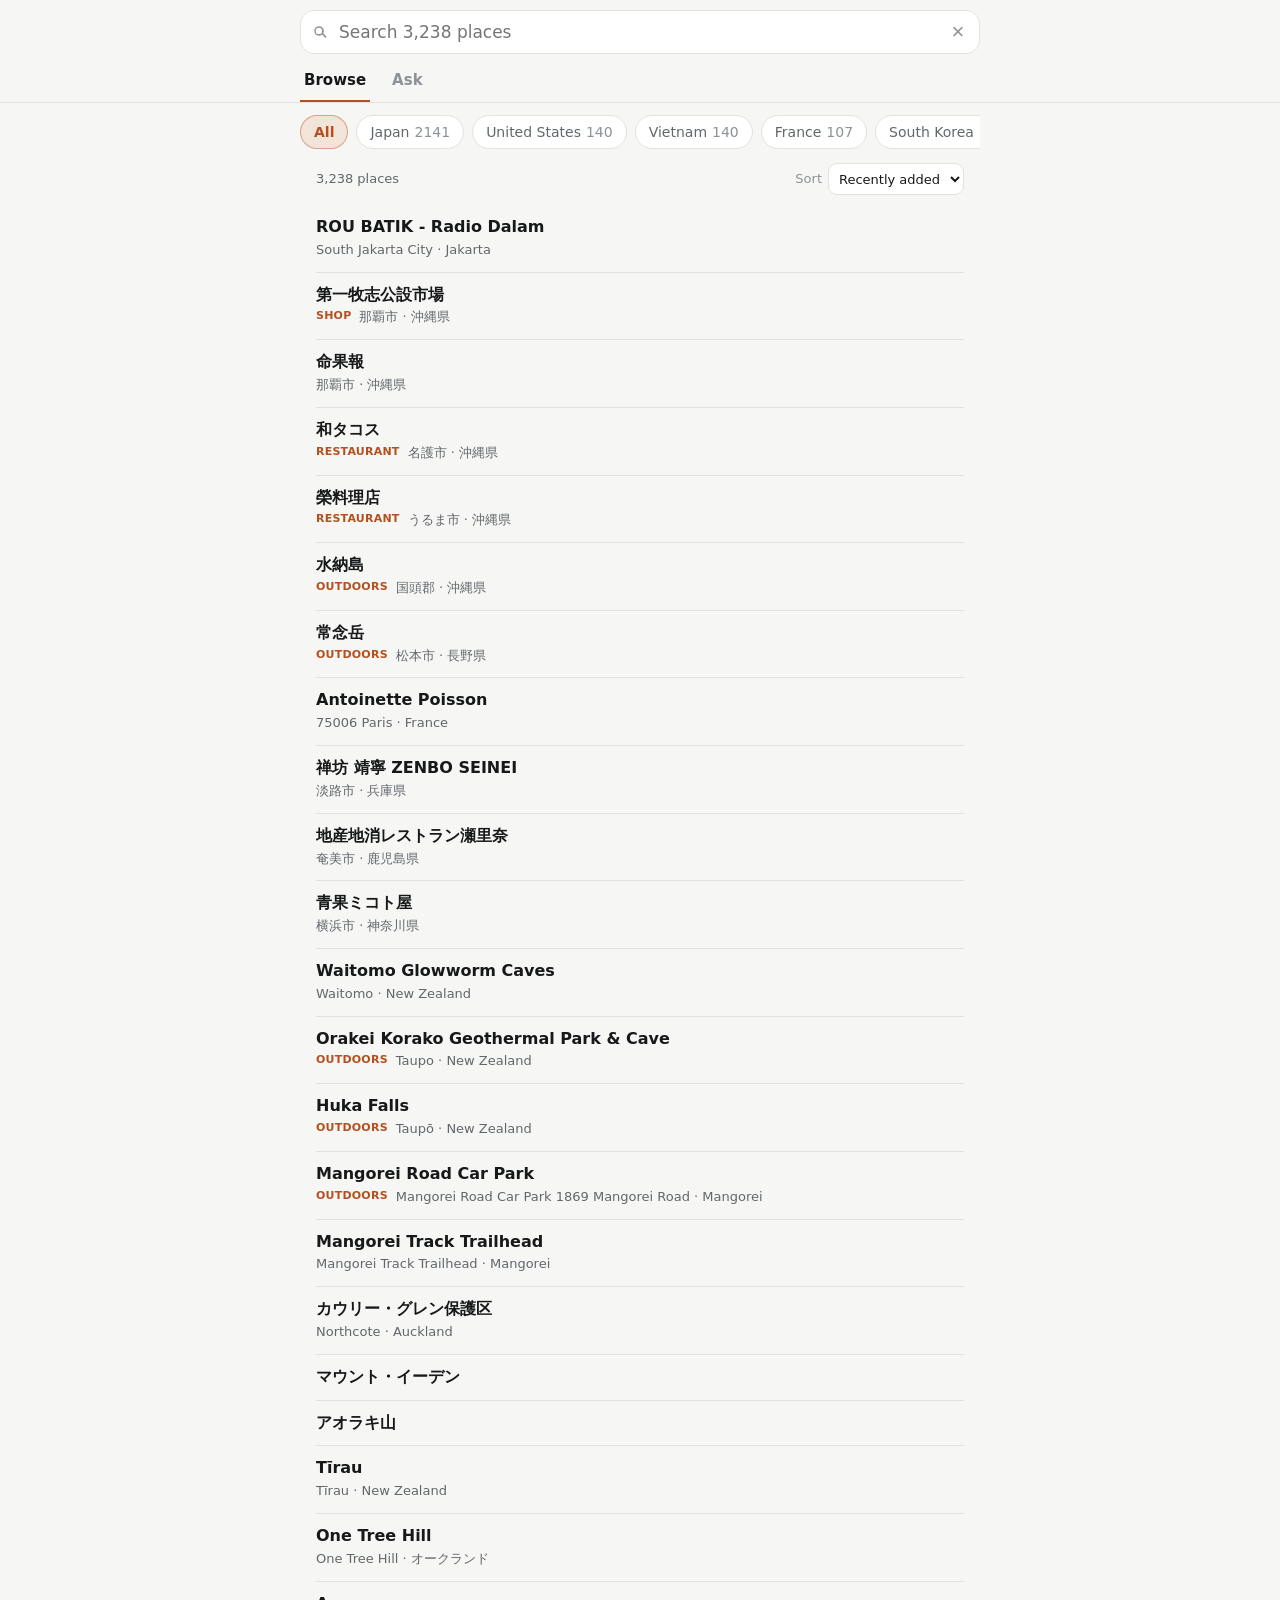
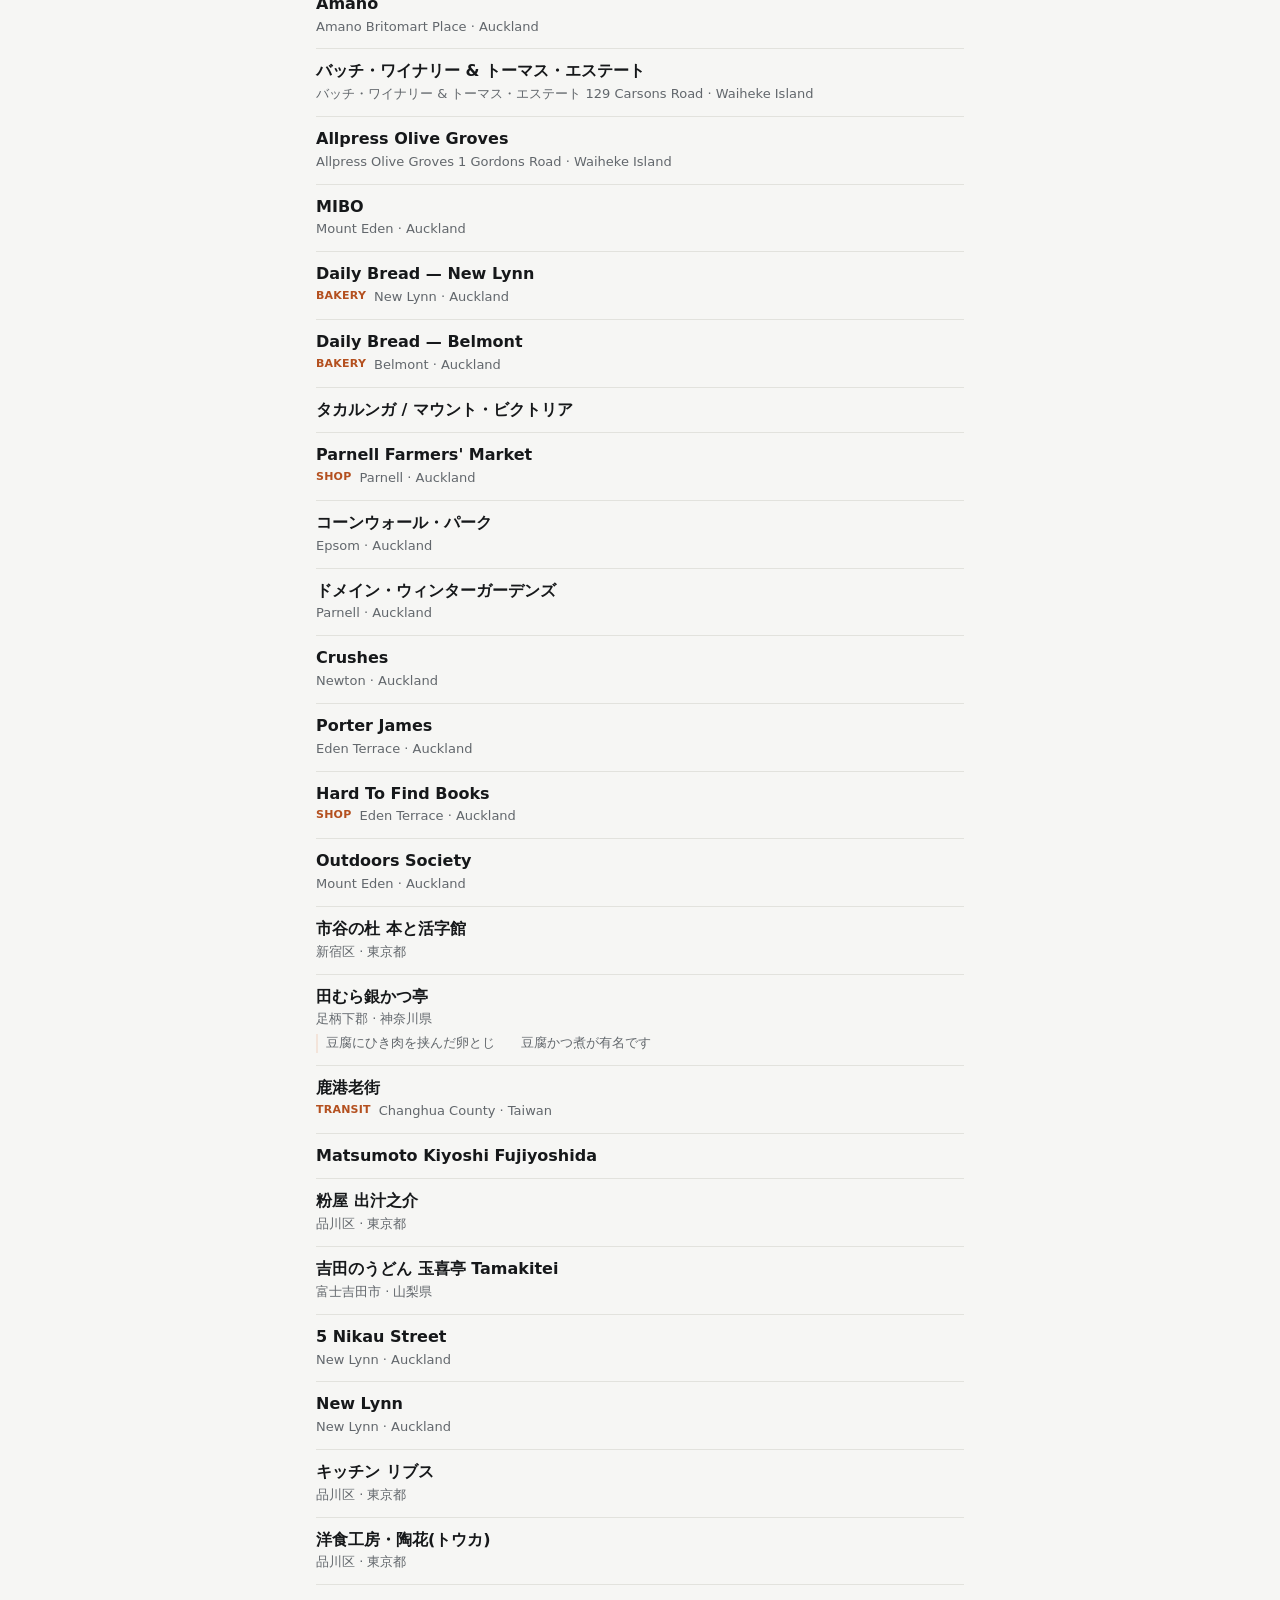
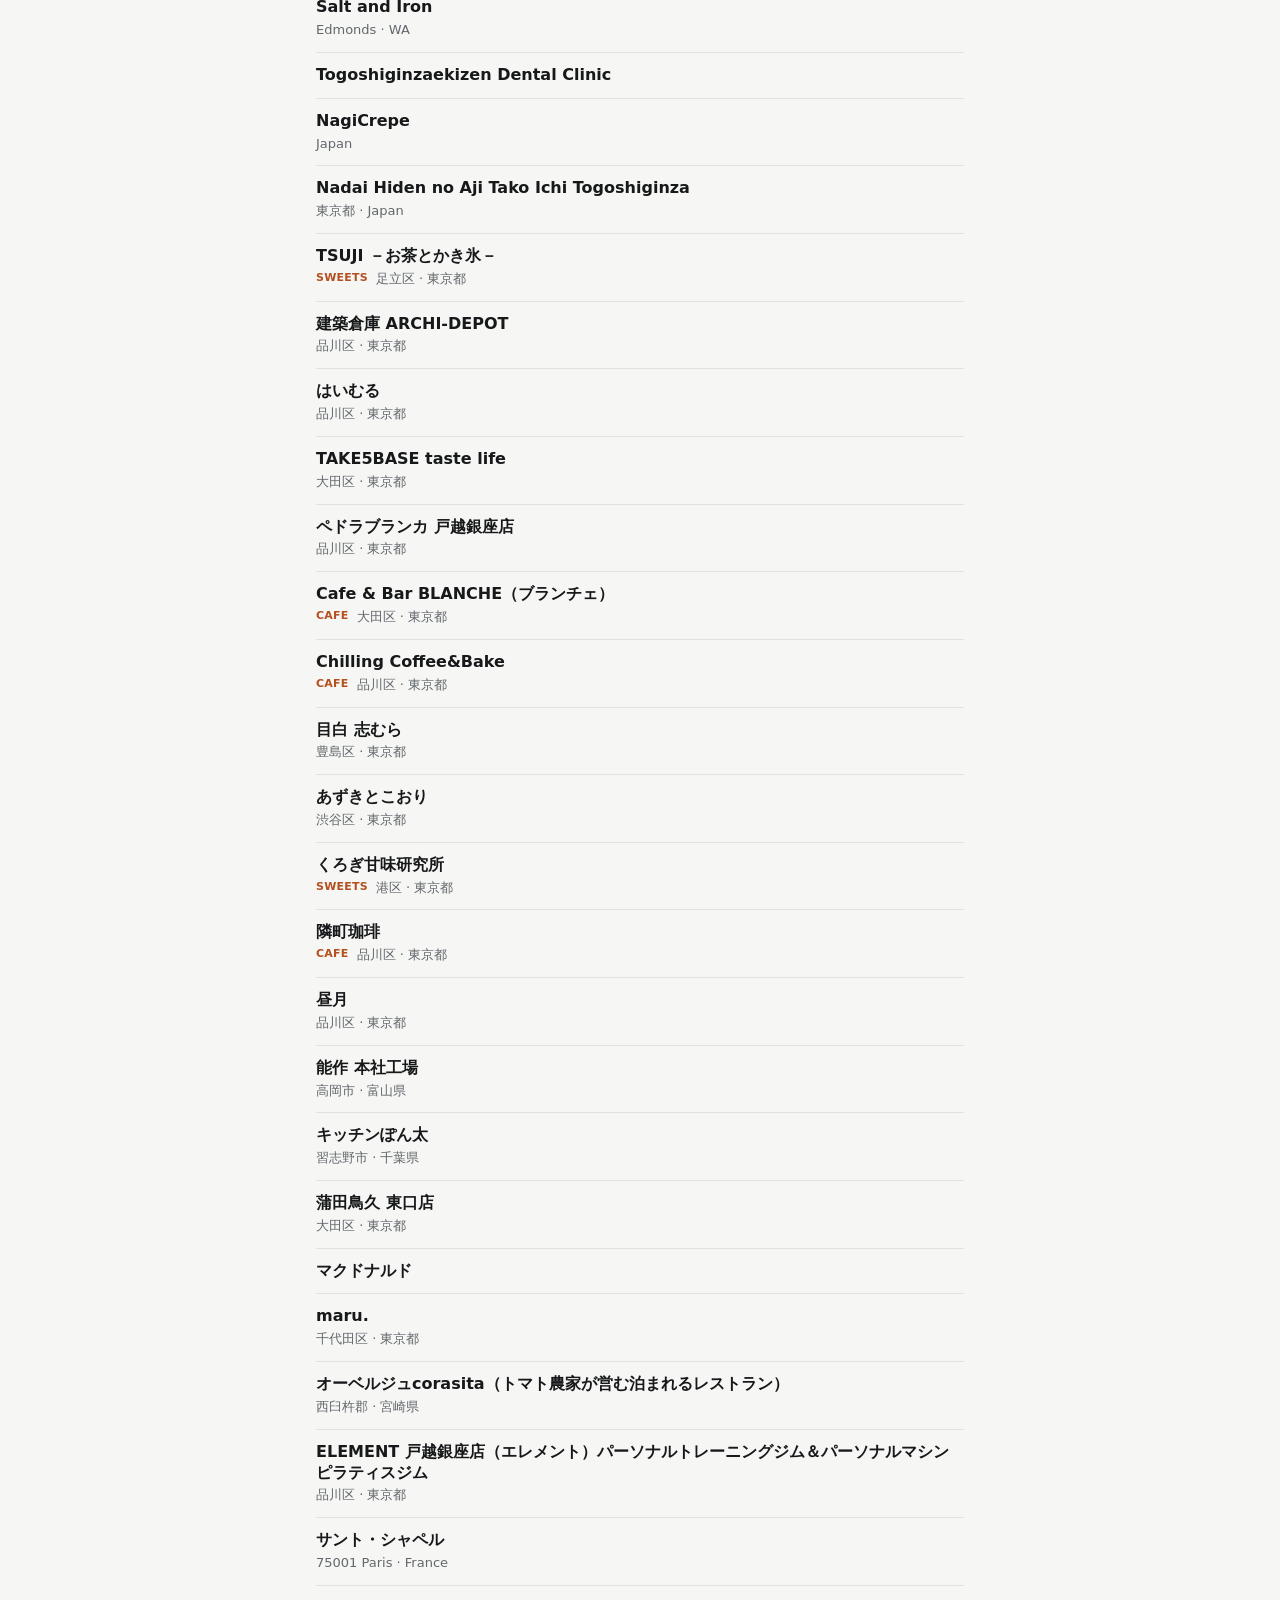
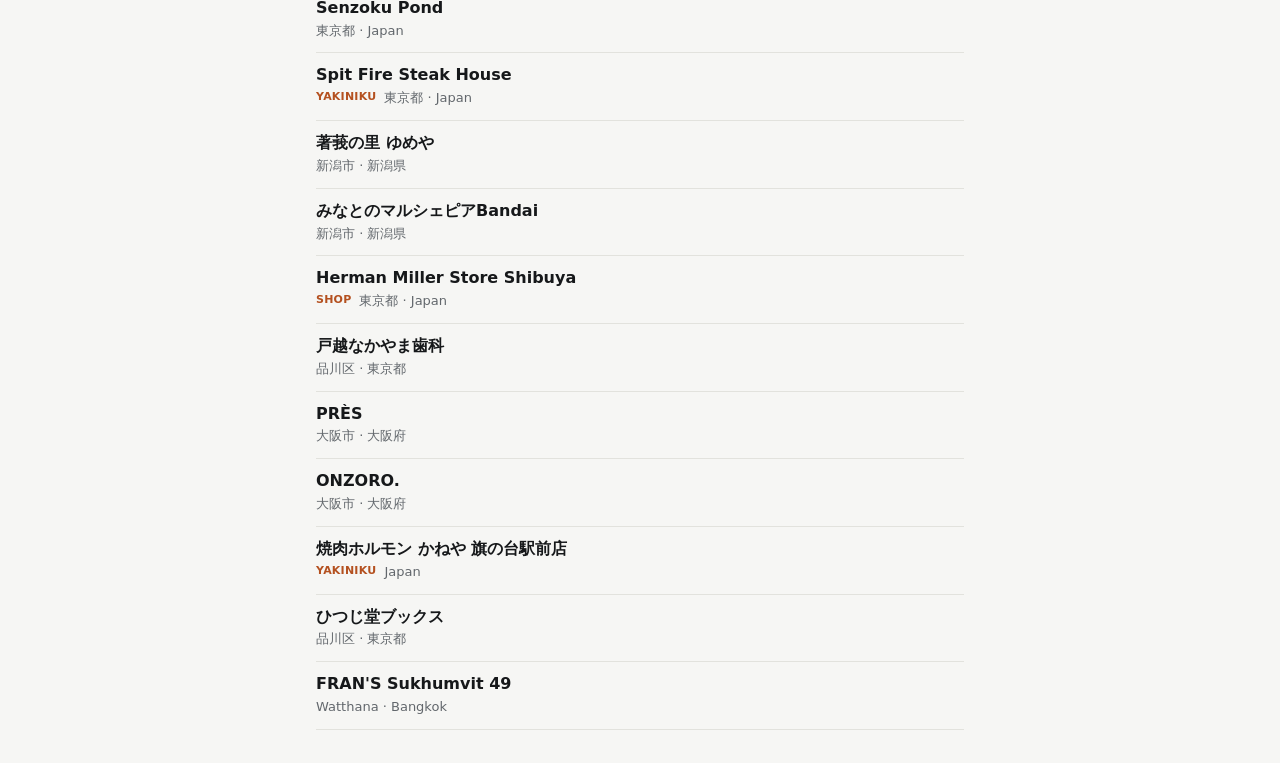
==== index.html @ eeaf5267 "Add static mobile web app for searching the saved-places list - data/places.json: all 3,238 places f" ====
<!DOCTYPE html>
<html lang="en">
<head>
<meta charset="utf-8">
<title>Places</title>
<meta name="viewport" content="width=device-width, initial-scale=1, viewport-fit=cover">
<meta name="color-scheme" content="light dark">
<meta name="theme-color" content="#111417">
<meta name="apple-mobile-web-app-capable" content="yes">
<meta name="apple-mobile-web-app-title" content="Places">
<meta name="description" content="Search and browse a saved-places list.">
<link rel="stylesheet" href="app.css">
</head>
<body>

<header class="bar">
  <div class="search">
    <svg class="search__icon" viewBox="0 0 24 24" aria-hidden="true"><path d="M10 4a6 6 0 104 10.5l4.3 4.3 1.4-1.4-4.3-4.3A6 6 0 0010 4zm0 2a4 4 0 110 8 4 4 0 010-8z"/></svg>
    <input id="q" type="search" inputmode="search" enterkeyhint="search"
           autocomplete="off" autocapitalize="off" spellcheck="false"
           placeholder="Search 3,238 places" aria-label="Search places">
    <button id="clear" class="search__clear" type="button" aria-label="Clear search" hidden>&times;</button>
  </div>
  <nav class="tabs" role="tablist" aria-label="Views">
    <button class="tab is-on" role="tab" aria-selected="true"  data-view="list">Browse</button>
    <button class="tab"       role="tab" aria-selected="false" data-view="ask">Ask</button>
  </nav>
</header>

<main>
  <section id="view-list" class="view is-on">
    <div class="filters" id="filters"></div>
    <div class="statusline">
      <span id="count" aria-live="polite">Loading&hellip;</span>
      <label class="sort">
        <span class="sort__label">Sort</span>
        <select id="sort" aria-label="Sort results">
          <option value="recent">Recently added</option>
          <option value="oldest">Oldest first</option>
          <option value="name">Name A–Z</option>
          <option value="near">Nearest me</option>
          <option value="random">Shuffle</option>
        </select>
      </label>
    </div>
    <ul id="results" class="results"></ul>
    <div id="sentinel" class="sentinel" aria-hidden="true"></div>
    <p id="empty" class="empty" hidden>No matches. Try a shorter search, or clear the filters.</p>
  </section>

  <section id="view-ask" class="view">
    <div class="ask">
      <p class="ask__hint" id="askScope">Ask about your places in plain language.</p>
      <div class="ask__row">
        <textarea id="askInput" rows="2" placeholder="Where should I get coffee in Shibuya?"
                  aria-label="Your question"></textarea>
        <button id="askGo" class="btn" type="button">Ask</button>
      </div>
      <div class="ask__examples" id="askExamples"></div>
      <div id="askOut" class="ask__out" aria-live="polite"></div>
      <details class="keybox" id="keybox">
        <summary>API key</summary>
        <p class="keybox__note">
          Answers come from Claude. Your key is stored only in this browser's
          <code>localStorage</code> and is sent directly to <code>api.anthropic.com</code>.
          Because this page is public, use a key you can rotate.
        </p>
        <div class="ask__row">
          <input id="key" type="password" placeholder="sk-ant-…" autocomplete="off"
                 spellcheck="false" aria-label="Anthropic API key">
          <button id="keySave" class="btn btn--ghost" type="button">Save</button>
        </div>
        <p class="keybox__note" id="keyState"></p>
      </details>
    </div>
  </section>
</main>

<div id="sheet" class="sheet" hidden>
  <div class="sheet__backdrop" data-close></div>
  <div class="sheet__panel" role="dialog" aria-modal="true" aria-labelledby="sheetName">
    <button class="sheet__grab" type="button" data-close aria-label="Close"></button>
    <h2 id="sheetName"></h2>
    <p id="sheetMeta" class="sheet__meta"></p>
    <p id="sheetNote" class="sheet__note" hidden></p>
    <p id="sheetAddr" class="sheet__addr"></p>
    <div class="sheet__actions">
      <a id="sheetMap" class="btn" target="_blank" rel="noopener">Open in Maps</a>
      <button id="sheetCopy" class="btn btn--ghost" type="button">Copy address</button>
    </div>
  </div>
</div>

<script src="app.js" type="module"></script>
</body>
</html>
---- app.css ----
/* Mobile-first. Tuned for iPhone 16 (393pt wide) and up. */

*, *::before, *::after { box-sizing: border-box; }

:root {
  --bg: #f6f6f4;
  --surface: #fff;
  --line: #e2e2dd;
  --ink: #16181a;
  --ink-dim: #62676c;
  --ink-faint: #8d9297;
  --accent: #b4501f;
  --accent-soft: #f3e4da;
  --radius: 14px;
  --tap: 44px;
  --pad: 16px;
  --bar-h: 104px;
  --safe-t: env(safe-area-inset-top, 0px);
  --safe-b: env(safe-area-inset-bottom, 0px);
  --font: -apple-system, BlinkMacSystemFont, "Hiragino Sans", "Noto Sans JP", system-ui, sans-serif;
}

@media (prefers-color-scheme: dark) {
  :root {
    --bg: #111417;
    --surface: #1b1f23;
    --line: #2b3137;
    --ink: #eceef0;
    --ink-dim: #a2a9b0;
    --ink-faint: #767d84;
    --accent: #e8895b;
    --accent-soft: #33221a;
  }
}

html { -webkit-text-size-adjust: 100%; }

body {
  margin: 0;
  font: 16px/1.45 var(--font);
  color: var(--ink);
  background: var(--bg);
  /* Fills the visual viewport on iOS without fighting the dynamic toolbar. */
  min-height: 100dvh;
  overscroll-behavior-y: none;
  -webkit-font-smoothing: antialiased;
}

/* ---------- top bar ---------- */

.bar {
  position: sticky;
  top: 0;
  z-index: 20;
  padding: calc(var(--safe-t) + 10px) var(--pad) 0;
  background: color-mix(in srgb, var(--bg) 88%, transparent);
  backdrop-filter: saturate(180%) blur(14px);
  -webkit-backdrop-filter: saturate(180%) blur(14px);
  border-bottom: 1px solid var(--line);
}

.search { position: relative; display: flex; align-items: center; }

.search__icon {
  position: absolute; left: 11px; width: 19px; height: 19px;
  fill: var(--ink-faint); pointer-events: none;
}

.search input {
  width: 100%;
  min-height: var(--tap);
  padding: 0 40px 0 38px;
  font: inherit;
  font-size: 17px; /* >=16px so iOS Safari does not zoom on focus */
  color: var(--ink);
  background: var(--surface);
  border: 1px solid var(--line);
  border-radius: var(--radius);
  -webkit-appearance: none;
  appearance: none;
}
.search input:focus-visible { outline: 2px solid var(--accent); outline-offset: 1px; }
.search input::-webkit-search-cancel-button { display: none; }

.search__clear {
  position: absolute; right: 4px;
  width: 36px; height: 36px;
  display: grid; place-items: center;
  font-size: 22px; line-height: 1;
  color: var(--ink-faint);
  background: none; border: 0; border-radius: 50%;
  cursor: pointer;
}

.tabs { display: flex; gap: 4px; margin-top: 8px; }

.tab {
  flex: 0 0 auto;
  min-height: 40px;
  padding: 0 4px;
  margin-right: 14px;
  font: inherit; font-size: 15px; font-weight: 600;
  color: var(--ink-faint);
  background: none; border: 0;
  border-bottom: 2px solid transparent;
  cursor: pointer;
}
.tab.is-on { color: var(--ink); border-bottom-color: var(--accent); }

/* ---------- views ---------- */

.view { display: none; padding-bottom: calc(var(--safe-b) + 32px); }
.view.is-on { display: block; }

/* ---------- filters ---------- */

.filters {
  display: flex;
  gap: 8px;
  overflow-x: auto;
  scrollbar-width: none;
  padding: 12px var(--pad);
  scroll-snap-type: x proximity;
  -webkit-overflow-scrolling: touch;
}
.filters::-webkit-scrollbar { display: none; }

.chip {
  flex: 0 0 auto;
  scroll-snap-align: start;
  min-height: 34px;
  padding: 0 13px;
  font: inherit; font-size: 14px; white-space: nowrap;
  color: var(--ink-dim);
  background: var(--surface);
  border: 1px solid var(--line);
  border-radius: 999px;
  cursor: pointer;
}
.chip[aria-pressed="true"] {
  color: var(--accent);
  background: var(--accent-soft);
  border-color: color-mix(in srgb, var(--accent) 45%, transparent);
  font-weight: 600;
}
.chip__n { color: var(--ink-faint); font-weight: 400; margin-left: 5px; }

/* ---------- status + sort ---------- */

.statusline {
  display: flex; align-items: center; justify-content: space-between; gap: 12px;
  padding: 2px var(--pad) 10px;
  font-size: 13px; color: var(--ink-dim);
}
.sort { display: flex; align-items: center; gap: 6px; }
.sort__label { color: var(--ink-faint); }
.sort select {
  font: inherit; font-size: 13px;
  color: var(--ink);
  background: var(--surface);
  border: 1px solid var(--line);
  border-radius: 9px;
  min-height: 32px;
  padding: 0 6px;
}

/* ---------- results ---------- */

.results { list-style: none; margin: 0; padding: 0 var(--pad); }

.card {
  display: block;
  width: 100%;
  text-align: left;
  padding: 12px 0;
  background: none;
  border: 0;
  border-bottom: 1px solid var(--line);
  font: inherit;
  color: inherit;
  cursor: pointer;
}
.card:active { background: color-mix(in srgb, var(--accent) 6%, transparent); }

.card__name {
  font-size: 16px; font-weight: 600; line-height: 1.3;
  /* Long Japanese names must wrap rather than widen the page. */
  overflow-wrap: anywhere;
}
.card__name mark {
  background: color-mix(in srgb, var(--accent) 26%, transparent);
  color: inherit; border-radius: 3px; padding: 0 1px;
}
.card__sub {
  margin-top: 3px;
  font-size: 13px; color: var(--ink-dim);
  display: flex; flex-wrap: wrap; gap: 4px 8px;
}
.card__note {
  margin-top: 5px;
  font-size: 13px; color: var(--ink-dim);
  border-left: 2px solid var(--accent-soft);
  padding-left: 8px;
  overflow-wrap: anywhere;
}
.tag {
  font-size: 11px; font-weight: 600; letter-spacing: .02em;
  text-transform: uppercase;
  color: var(--accent);
}

.sentinel { height: 1px; }

.empty { padding: 40px var(--pad); text-align: center; color: var(--ink-dim); }

/* ---------- ask ---------- */

.ask { padding: 14px var(--pad); }
.ask__hint { margin: 0 0 10px; font-size: 14px; color: var(--ink-dim); }
.ask__row { display: flex; gap: 8px; align-items: flex-start; }

.ask textarea, .ask input {
  flex: 1 1 auto; min-width: 0;
  font: inherit; font-size: 16px;
  color: var(--ink);
  background: var(--surface);
  border: 1px solid var(--line);
  border-radius: var(--radius);
  padding: 10px 12px;
  resize: vertical;
  -webkit-appearance: none;
  appearance: none;
}

.btn {
  flex: 0 0 auto;
  min-height: var(--tap);
  padding: 0 16px;
  display: inline-grid; place-items: center;
  font: inherit; font-size: 15px; font-weight: 600;
  text-decoration: none;
  color: #fff;
  background: var(--accent);
  border: 1px solid transparent;
  border-radius: var(--radius);
  cursor: pointer;
}
.btn--ghost { color: var(--ink); background: var(--surface); border-color: var(--line); }
.btn[disabled] { opacity: .5; cursor: default; }

.ask__examples { display: flex; flex-wrap: wrap; gap: 7px; margin-top: 10px; }
.ask__examples .chip { font-size: 13px; }

.ask__out {
  margin-top: 16px;
  font-size: 15px;
  white-space: pre-wrap;
  overflow-wrap: anywhere;
}
.ask__out .err { color: #c0392b; }
@media (prefers-color-scheme: dark) { .ask__out .err { color: #ff8a75; } }
.ask__out .cited {
  margin-top: 14px; padding-top: 10px;
  border-top: 1px solid var(--line);
  font-size: 13px; color: var(--ink-dim);
}

.keybox { margin-top: 22px; font-size: 13px; color: var(--ink-dim); }
.keybox summary { min-height: var(--tap); display: flex; align-items: center; cursor: pointer; }
.keybox__note { margin: 6px 0 10px; line-height: 1.5; }
.keybox code { font-size: 12px; }

/* ---------- detail sheet ---------- */

.sheet { position: fixed; inset: 0; z-index: 40; }
.sheet__backdrop { position: absolute; inset: 0; background: rgba(0,0,0,.4); }

.sheet__panel {
  position: absolute; left: 0; right: 0; bottom: 0;
  max-height: 82dvh; overflow-y: auto;
  padding: 6px var(--pad) calc(var(--safe-b) + 20px);
  background: var(--surface);
  border-radius: 18px 18px 0 0;
  animation: rise .18s ease-out;
}
@keyframes rise { from { transform: translateY(14px); opacity: .6; } }
@media (prefers-reduced-motion: reduce) { .sheet__panel { animation: none; } }

.sheet__grab {
  display: block; width: 40px; height: 5px; margin: 6px auto 12px;
  padding: 0; border: 0; border-radius: 99px;
  background: var(--line); cursor: pointer;
}
.sheet__panel h2 { margin: 0; font-size: 20px; line-height: 1.25; overflow-wrap: anywhere; }
.sheet__meta { margin: 6px 0 0; font-size: 13px; color: var(--ink-dim); }
.sheet__note {
  margin: 12px 0 0; padding-left: 10px;
  border-left: 2px solid var(--accent-soft);
  font-size: 15px; overflow-wrap: anywhere;
}
.sheet__addr { margin: 12px 0 0; font-size: 14px; color: var(--ink-dim); overflow-wrap: anywhere; }
.sheet__actions { display: flex; gap: 8px; margin-top: 18px; }
.sheet__actions .btn { flex: 1 1 auto; }

/* Wider screens: keep the column readable instead of stretching it. */
@media (min-width: 620px) {
  .bar > *, .view { max-width: 680px; margin-inline: auto; }
  .sheet__panel {
    max-width: 560px; margin-inline: auto;
    bottom: 24px; left: 16px; right: 16px;
    border-radius: 18px;
  }
}
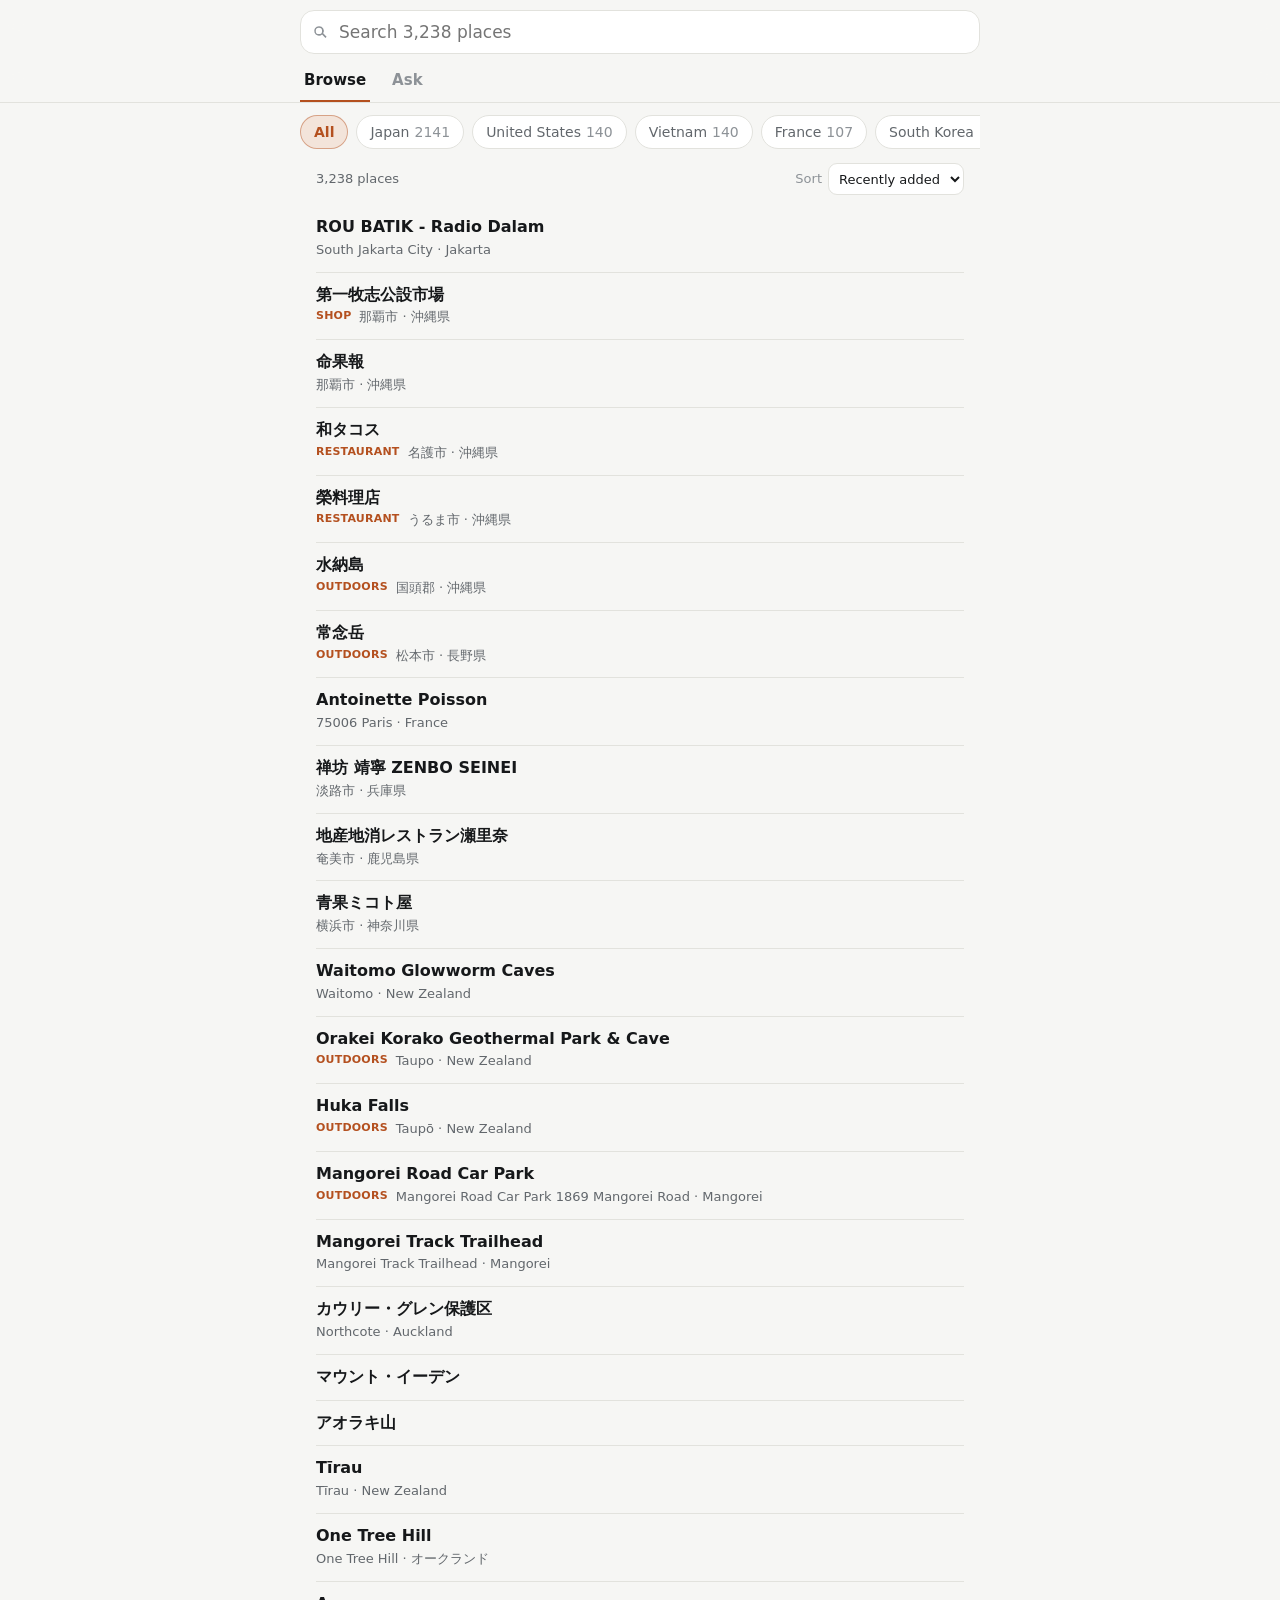
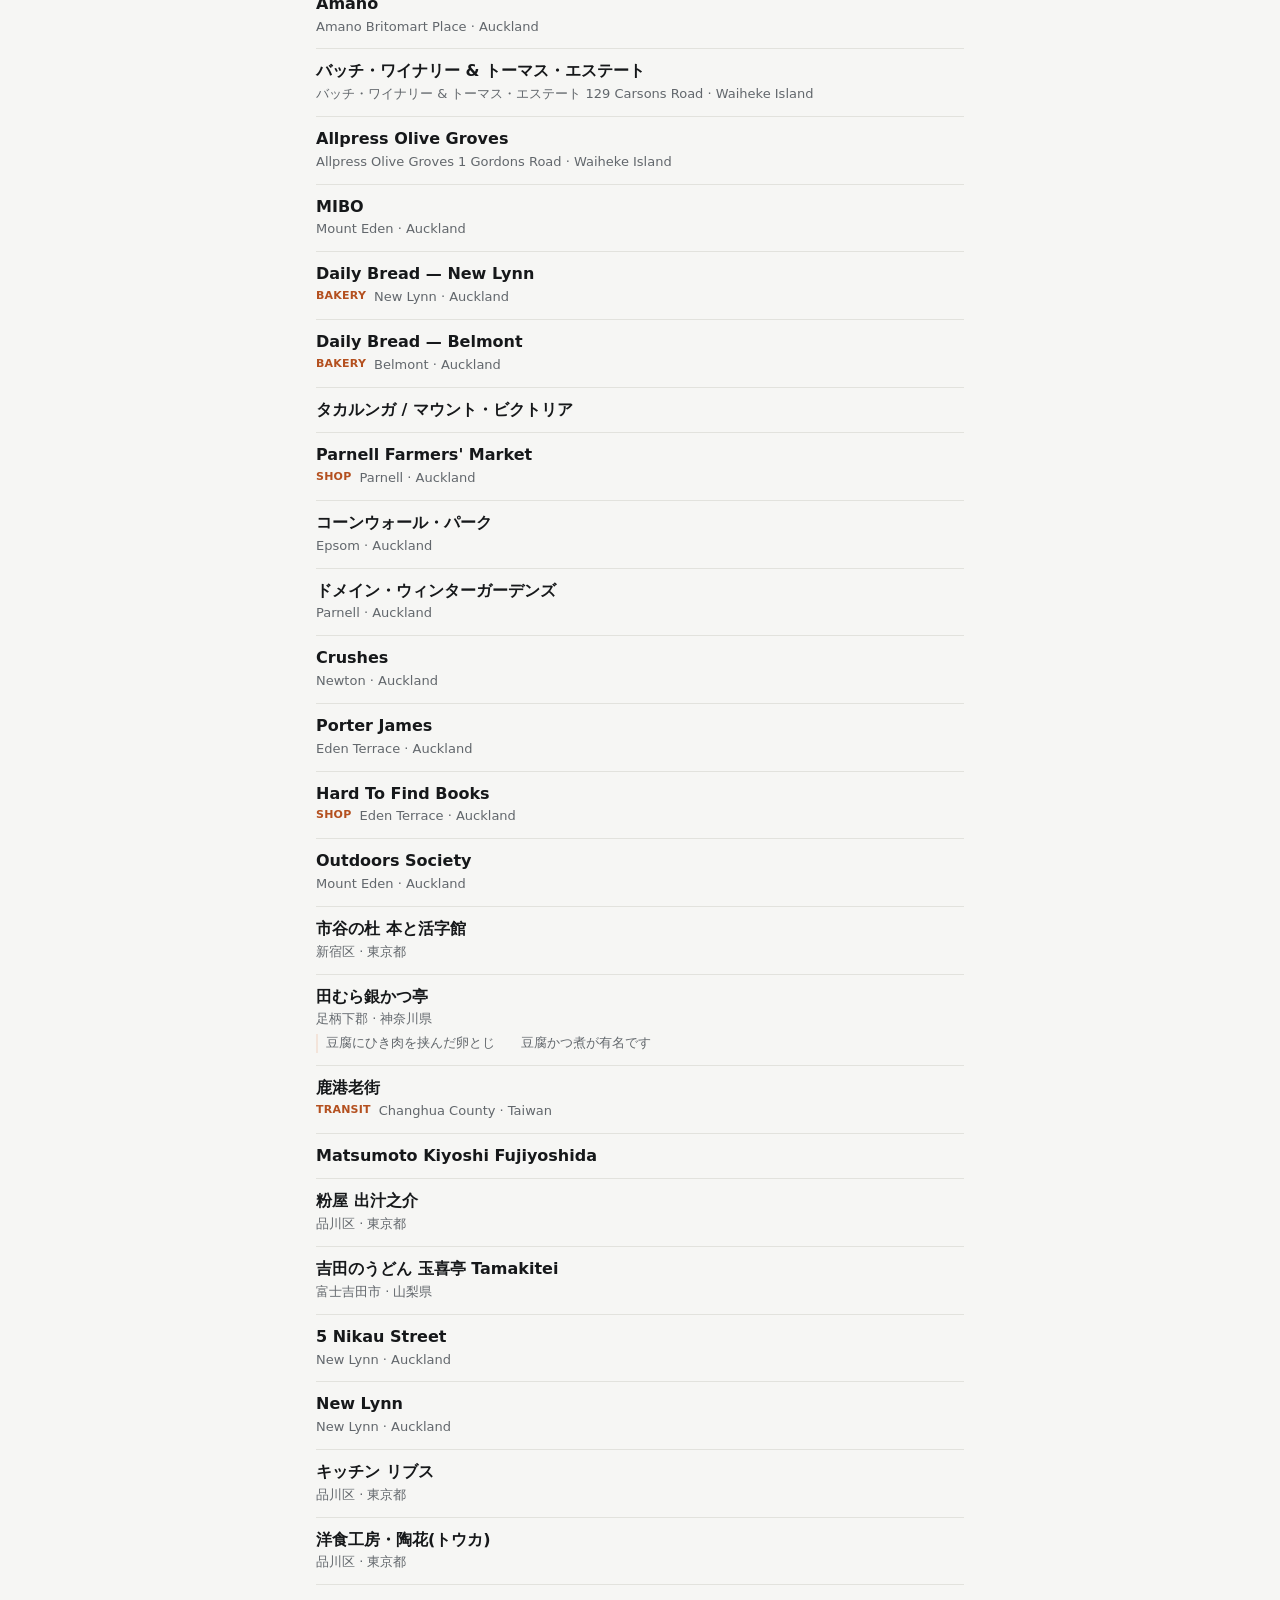
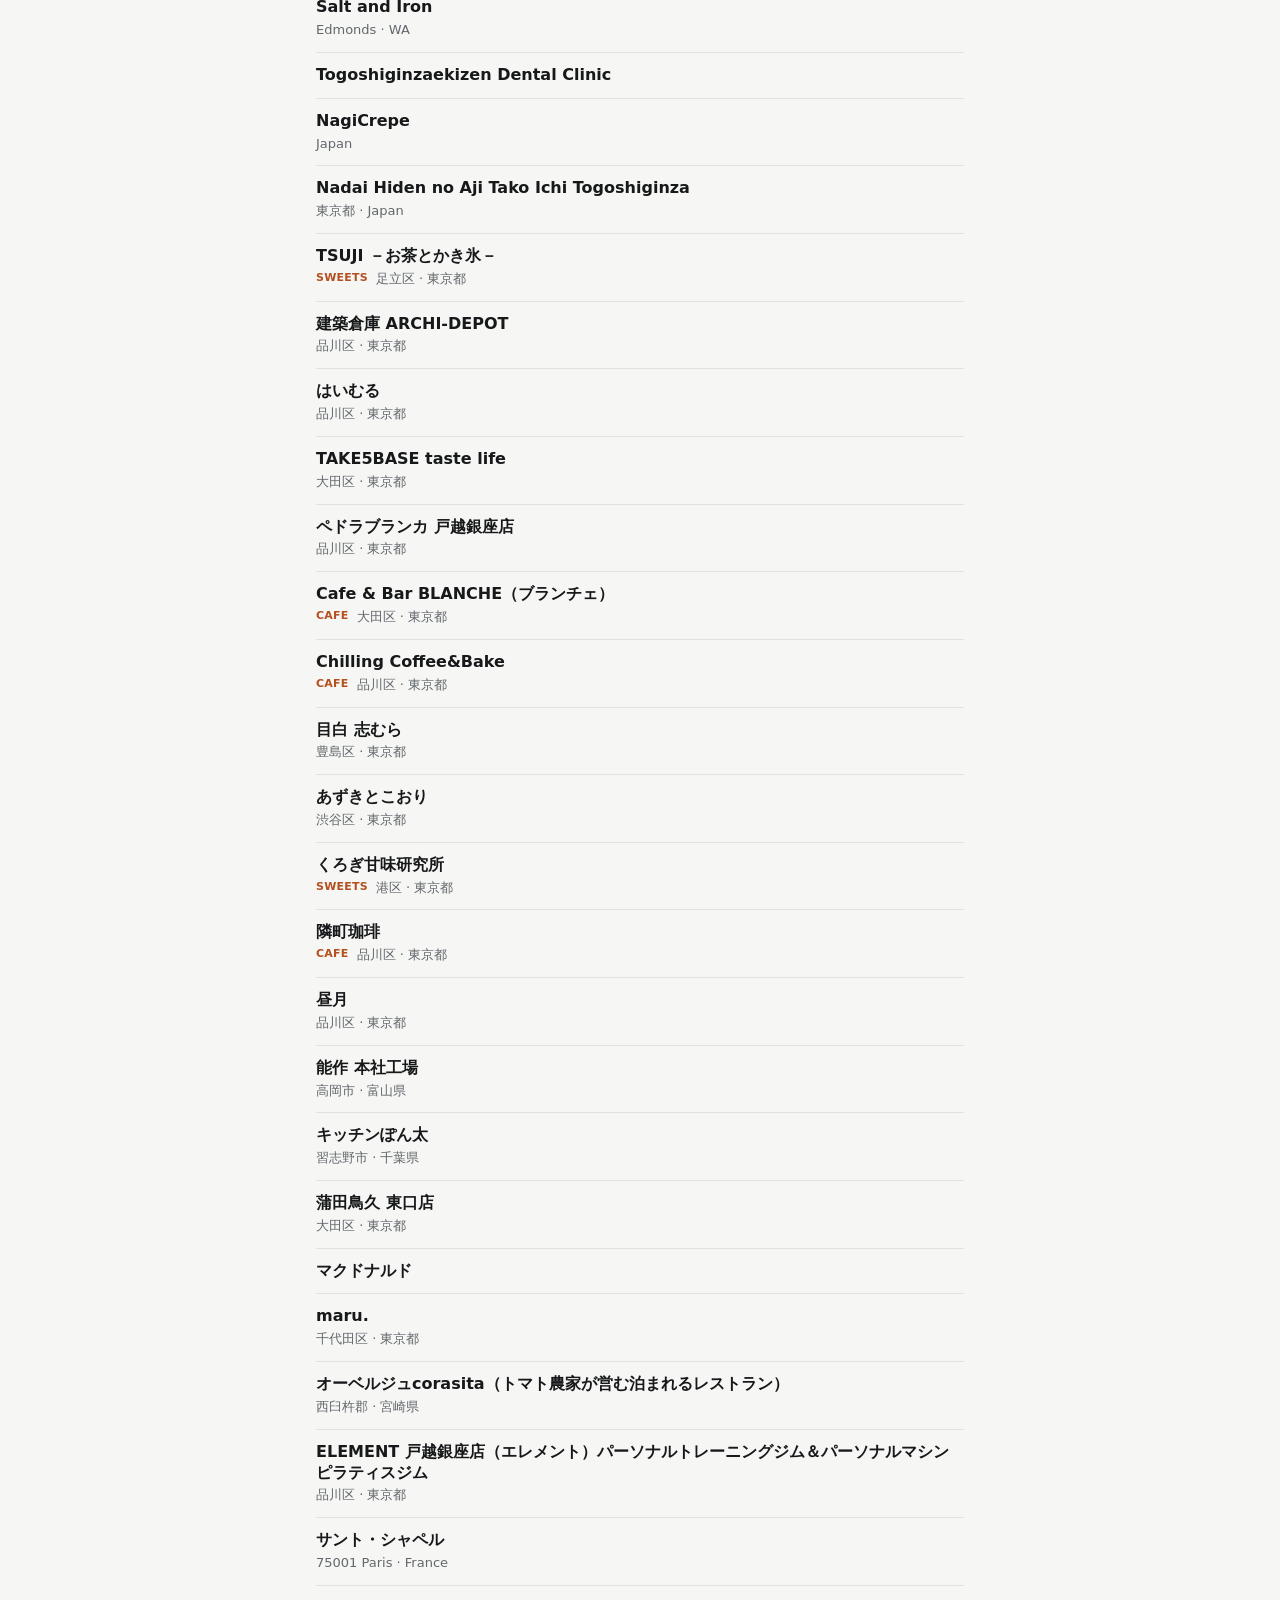
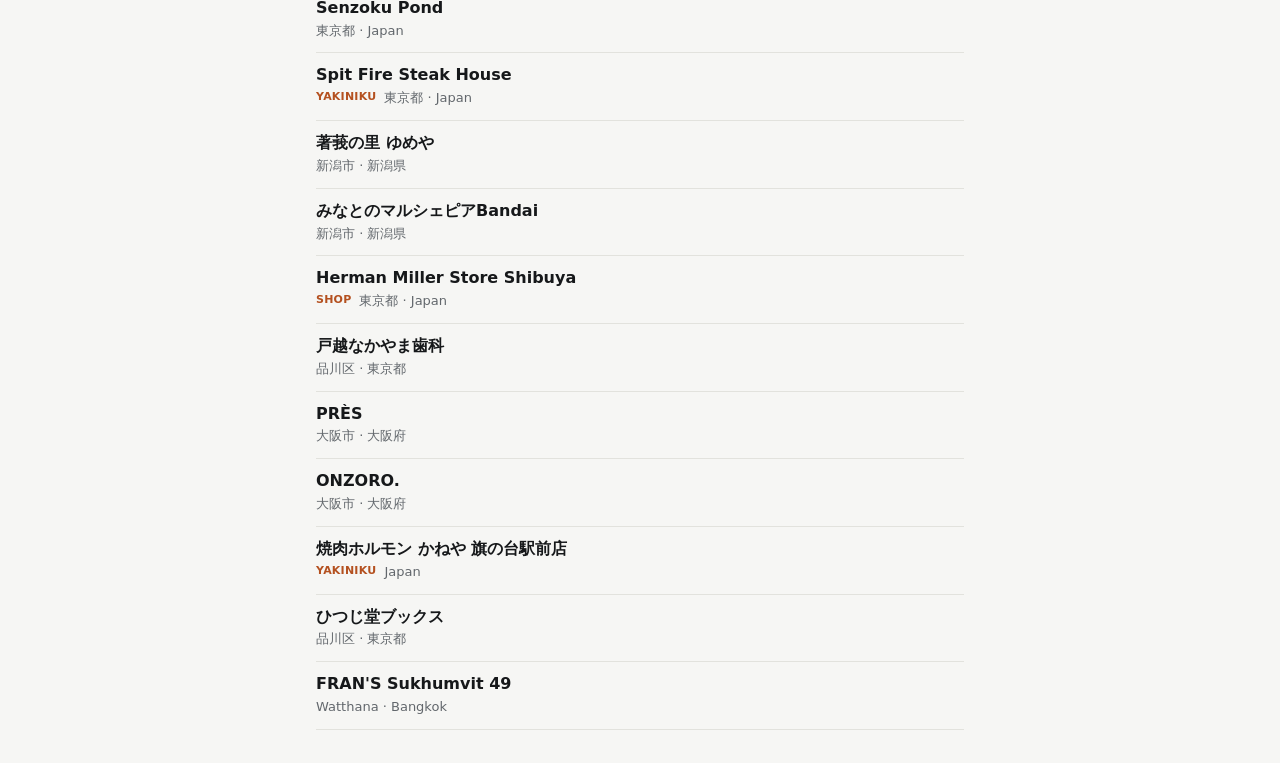
==== commit 6f011917: "Add Gemini as an Ask provider, with timeouts and error surfacing - One key field; provider inferred " ====
--- a/index.html
+++ b/index.html
@@ -61,13 +61,15 @@
       <details class="keybox" id="keybox">
         <summary>API key</summary>
         <p class="keybox__note">
-          Answers come from Claude. Your key is stored only in this browser's
-          <code>localStorage</code> and is sent directly to <code>api.anthropic.com</code>.
-          Because this page is public, use a key you can rotate.
+          Paste a <strong>Gemini</strong> key (from Google AI Studio) or an
+          <strong>Anthropic</strong> key — the provider is detected from the key
+          itself. It is stored only in this browser's <code>localStorage</code>
+          and sent straight to the provider. It is never committed to the repo,
+          but this page is public, so use a key you can rotate.
         </p>
         <div class="ask__row">
-          <input id="key" type="password" placeholder="sk-ant-…" autocomplete="off"
-                 spellcheck="false" aria-label="Anthropic API key">
+          <input id="key" type="password" placeholder="AIza… or sk-ant-…" autocomplete="off"
+                 spellcheck="false" aria-label="API key">
           <button id="keySave" class="btn btn--ghost" type="button">Save</button>
         </div>
         <p class="keybox__note" id="keyState"></p>
--- a/app.css
+++ b/app.css
@@ -1,6 +1,10 @@
 /* Mobile-first. Tuned for iPhone 16 (393pt wide) and up. */
 
 *, *::before, *::after { box-sizing: border-box; }
+
+/* Author `display` declarations outrank the UA sheet's `[hidden]` rule, so
+   toggling the `hidden` attribute needs this to actually hide anything. */
+[hidden] { display: none !important; }
 
 :root {
   --bg: #f6f6f4;
@@ -292,7 +296,11 @@
   background: var(--line); cursor: pointer;
 }
 .sheet__panel h2 { margin: 0; font-size: 20px; line-height: 1.25; overflow-wrap: anywhere; }
-.sheet__meta { margin: 6px 0 0; font-size: 13px; color: var(--ink-dim); }
+.sheet__meta {
+  margin: 6px 0 0;
+  font-size: 13px; color: var(--ink-dim);
+  white-space: pre-line; /* the "added by" line is joined with \n */
+}
 .sheet__note {
   margin: 12px 0 0; padding-left: 10px;
   border-left: 2px solid var(--accent-soft);
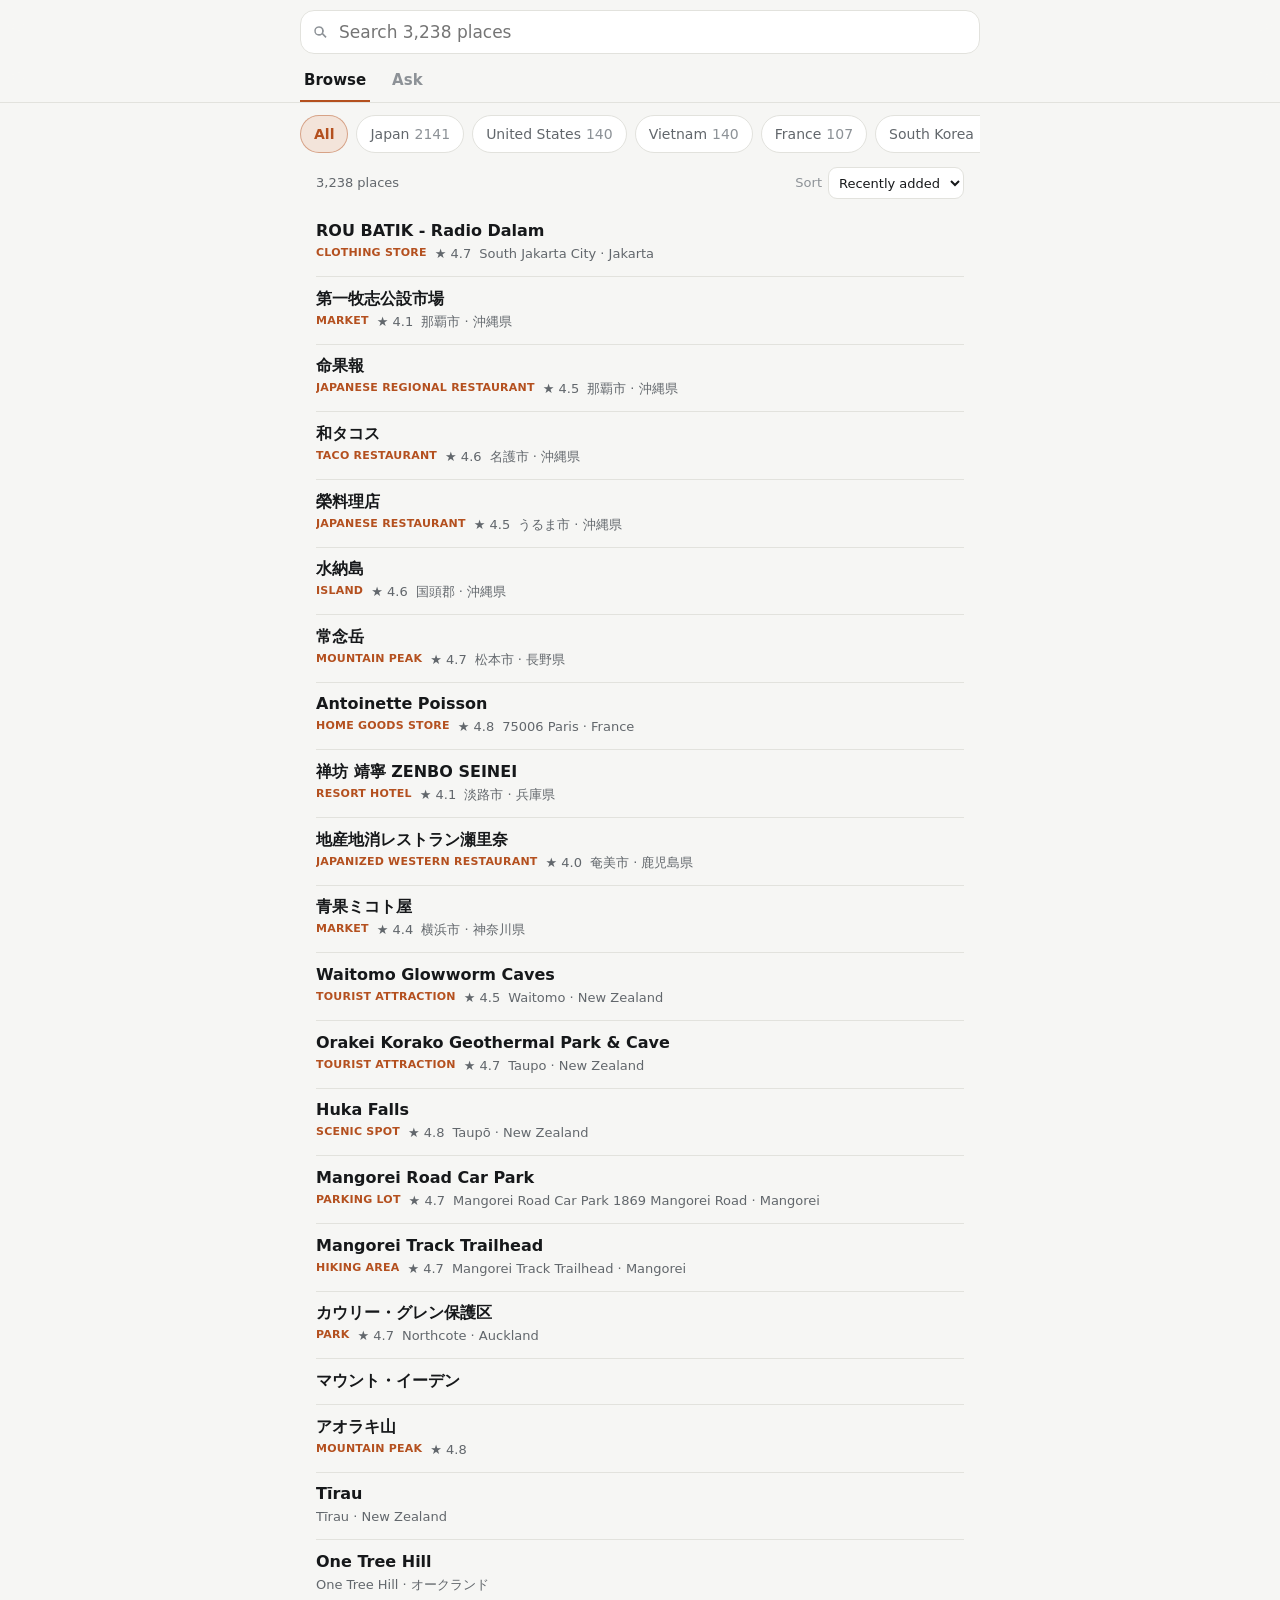
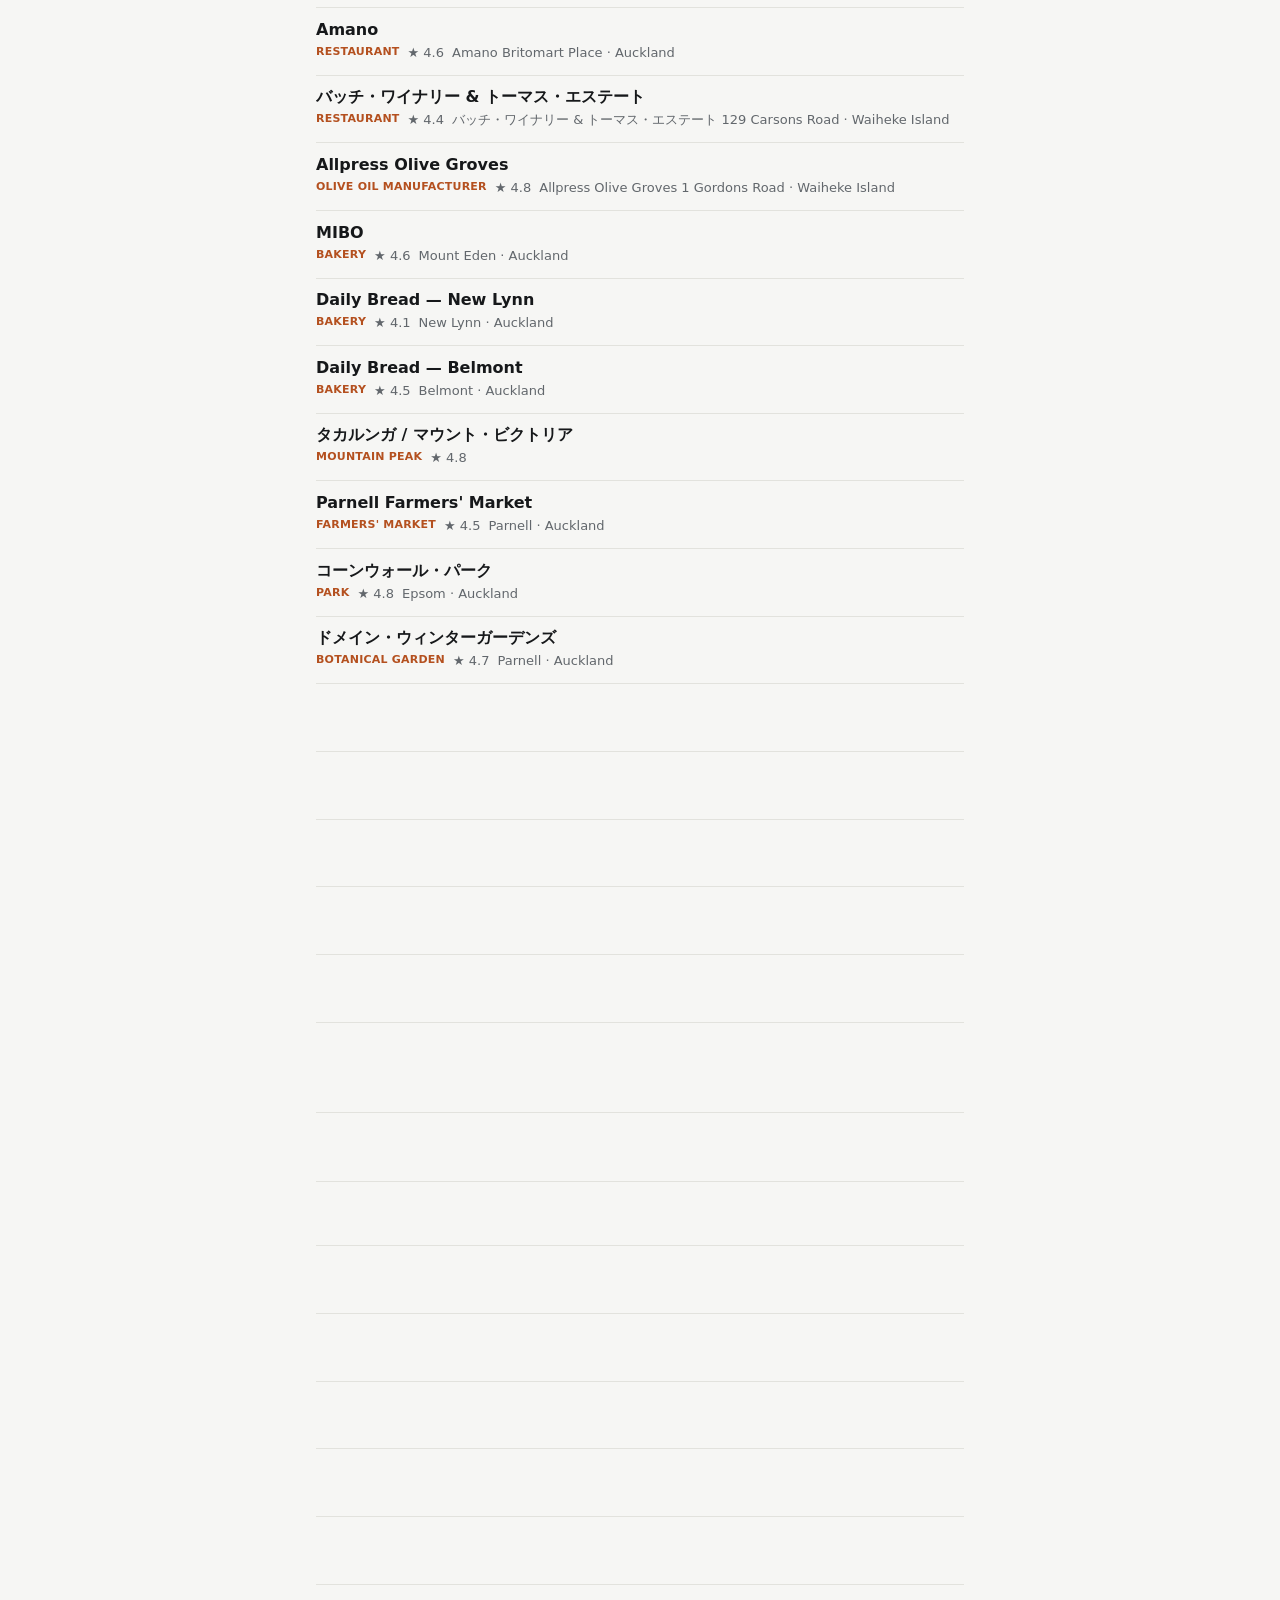
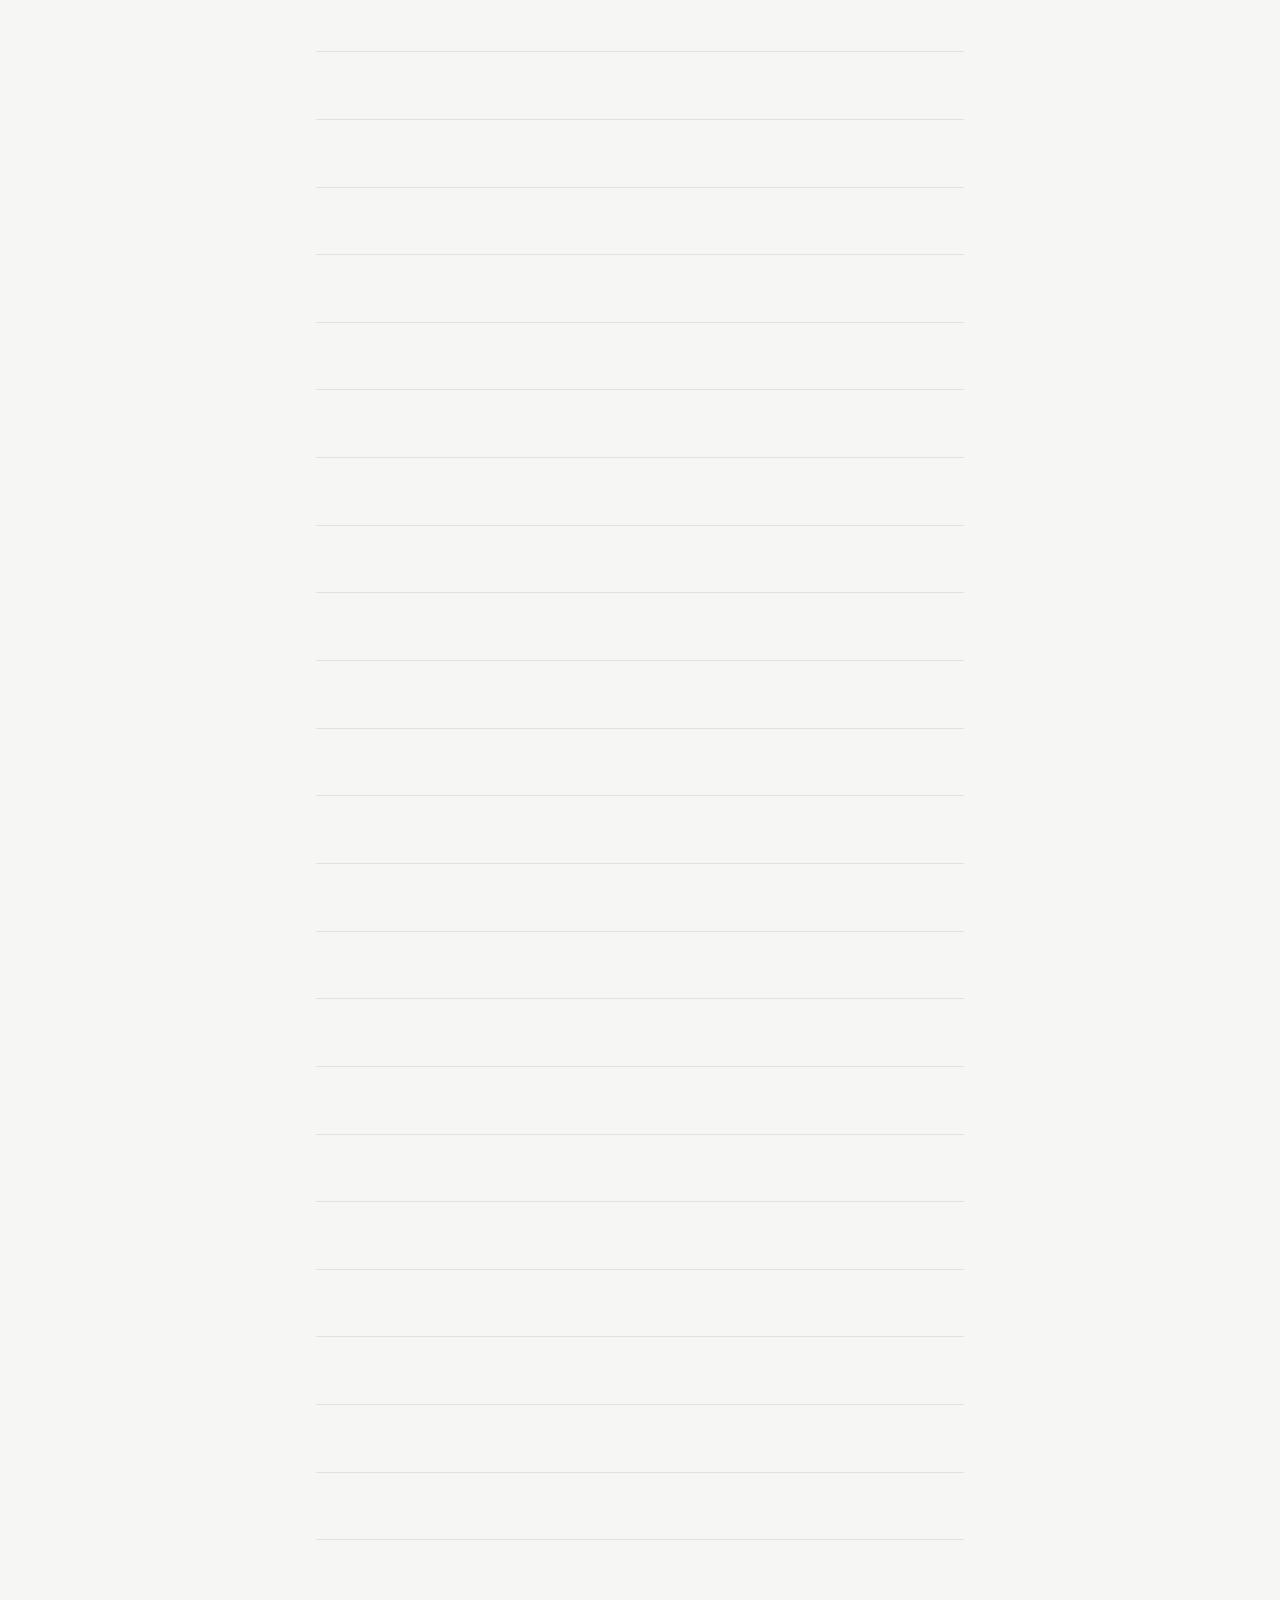
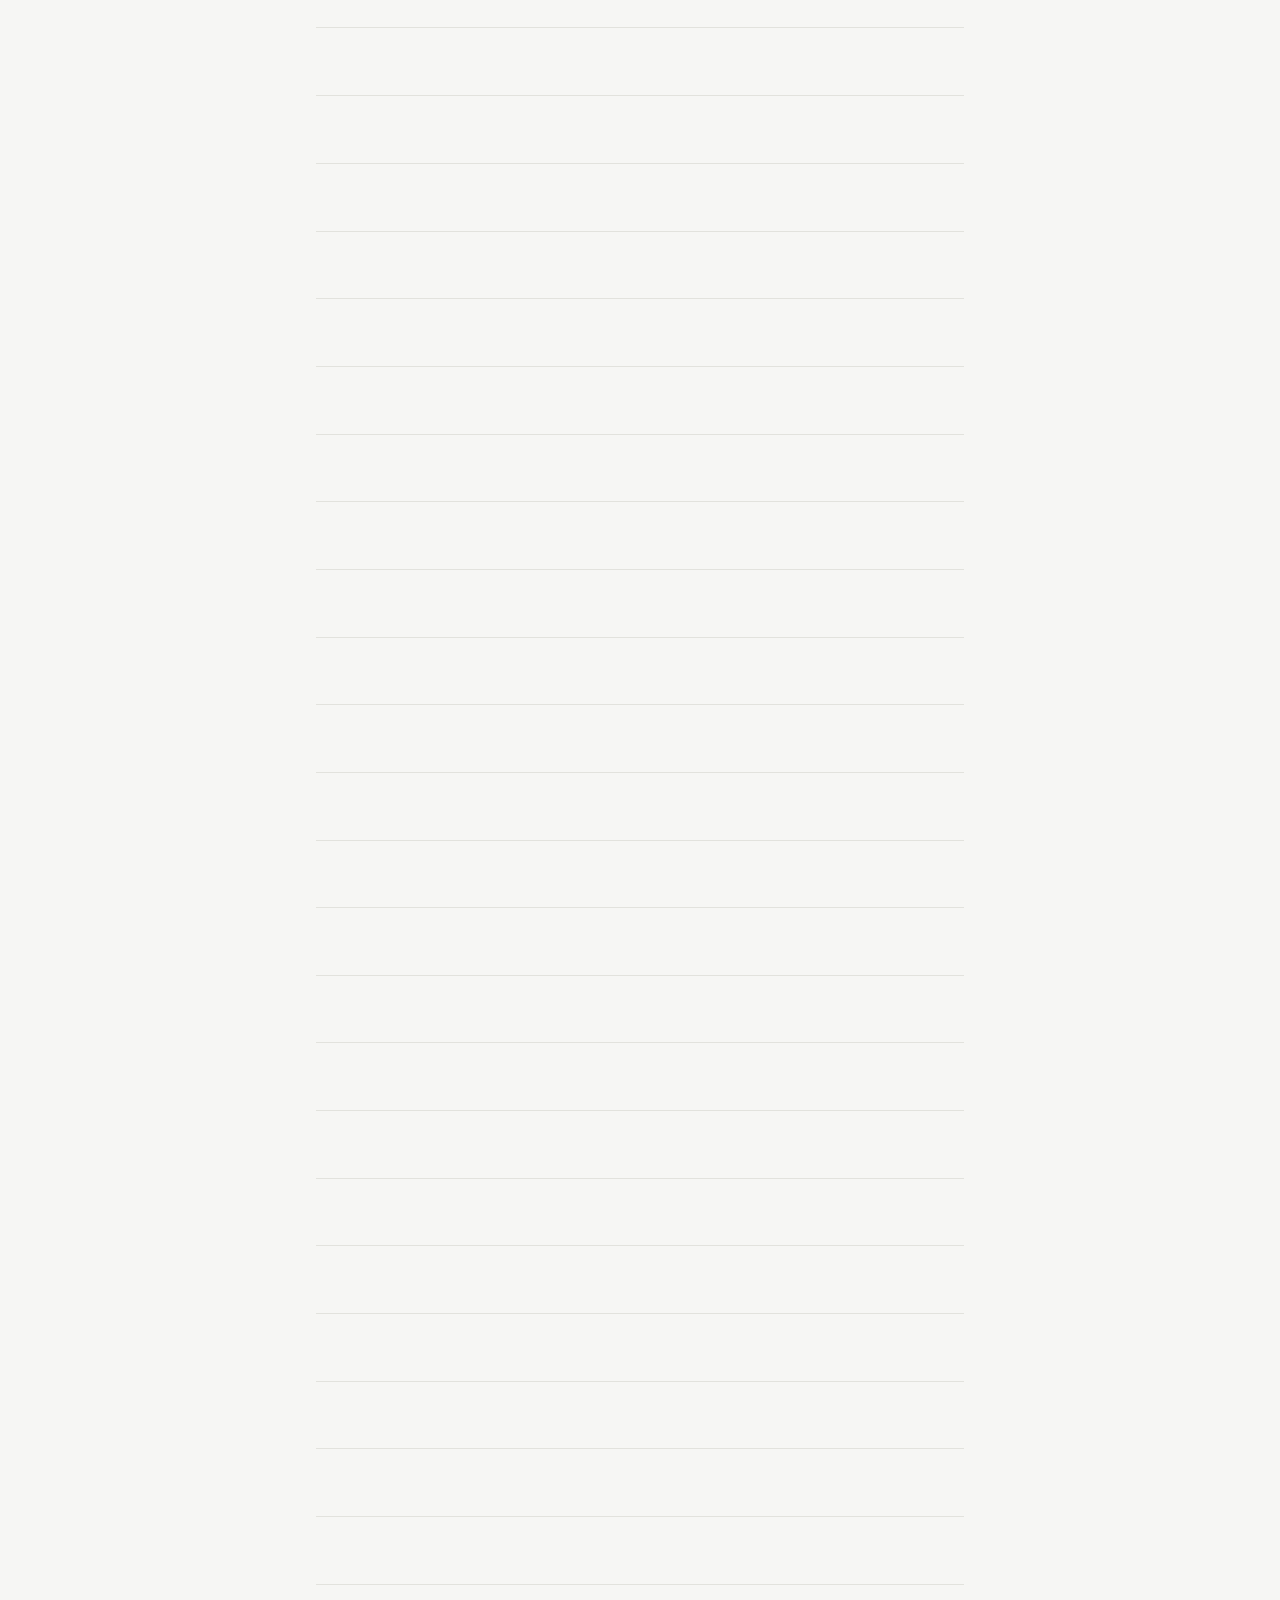
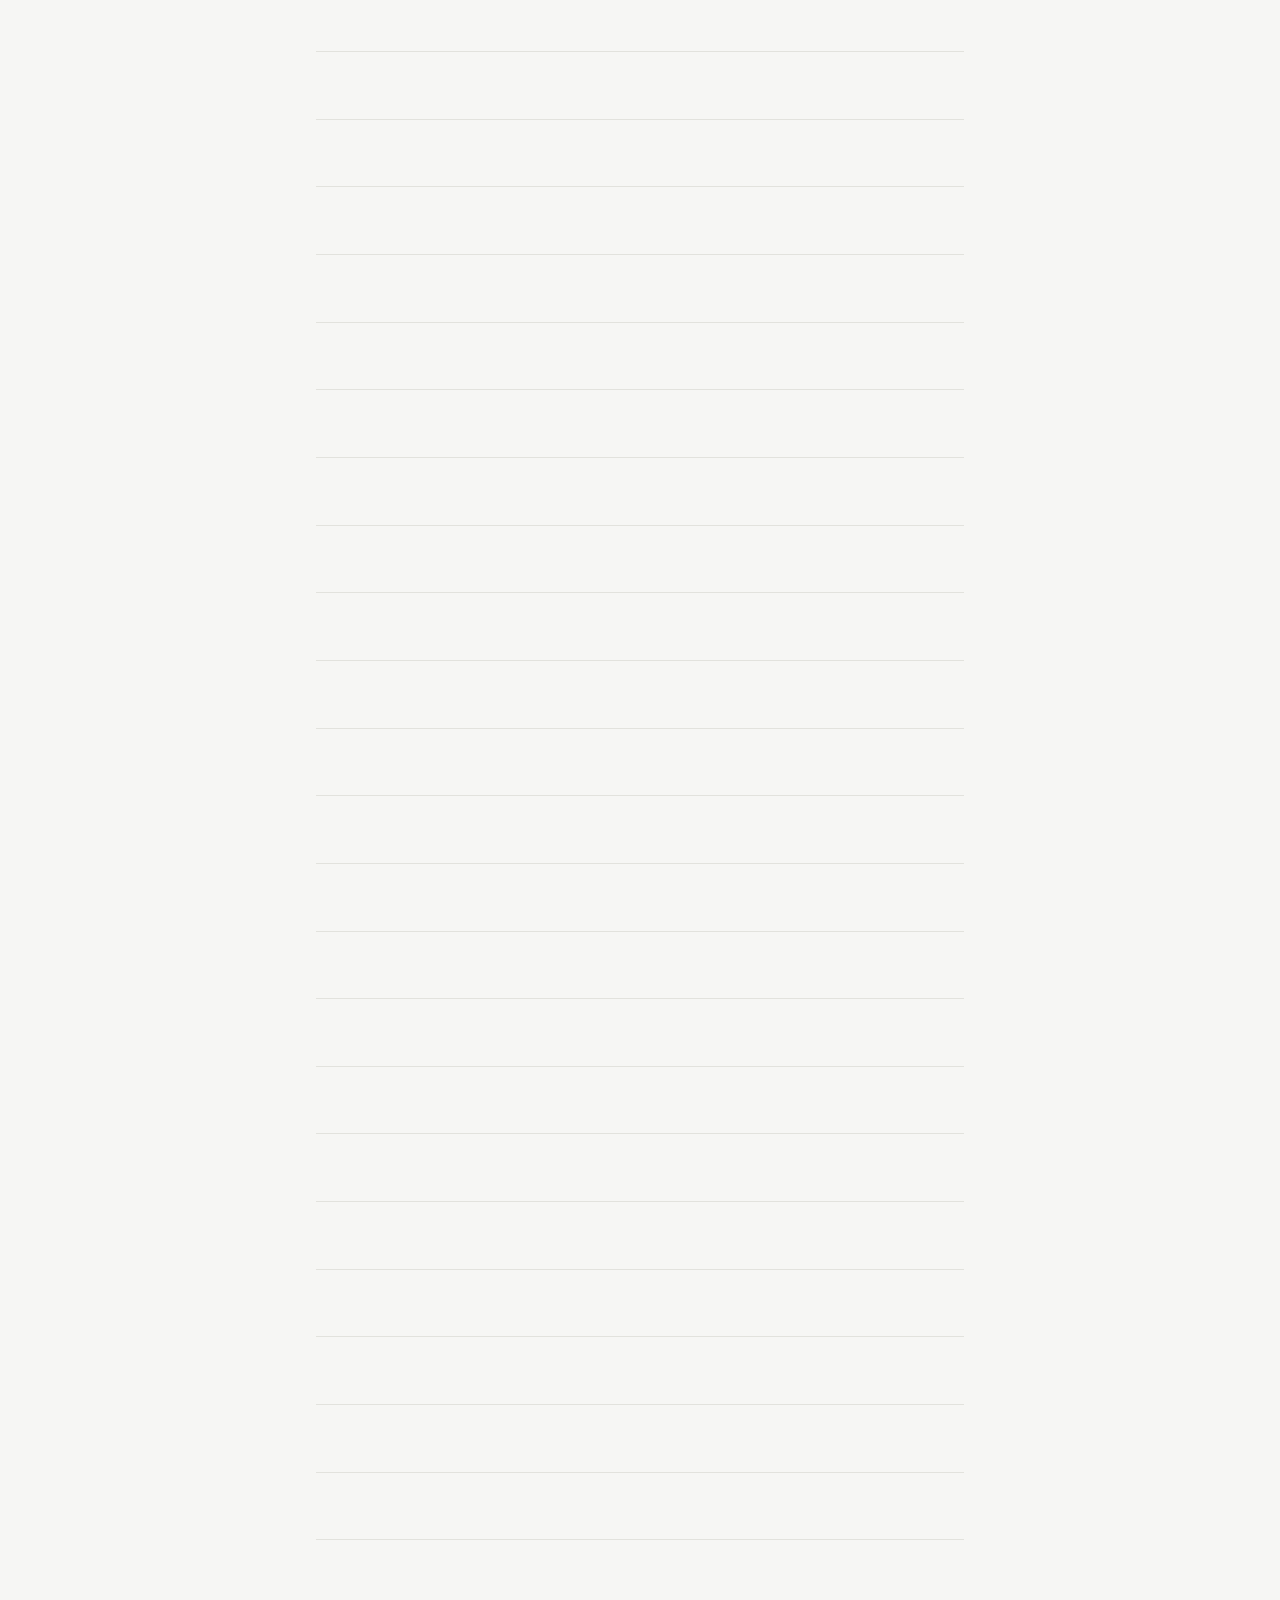
==== commit d08236af: "Performance work, reviewed bug fixes, and repo cleanup Performance (measured at 4x CPU throttle; the" ====
--- a/index.html
+++ b/index.html
@@ -10,6 +10,7 @@
 <meta name="apple-mobile-web-app-title" content="Places">
 <meta name="description" content="Search and browse a saved-places list.">
 <link rel="stylesheet" href="app.css">
+<link rel="preload" href="data/places.json" as="fetch" crossorigin>
 </head>
 <body>
 
@@ -18,17 +19,19 @@
     <svg class="search__icon" viewBox="0 0 24 24" aria-hidden="true"><path d="M10 4a6 6 0 104 10.5l4.3 4.3 1.4-1.4-4.3-4.3A6 6 0 0010 4zm0 2a4 4 0 110 8 4 4 0 010-8z"/></svg>
     <input id="q" type="search" inputmode="search" enterkeyhint="search"
            autocomplete="off" autocapitalize="off" spellcheck="false"
-           placeholder="Search 3,238 places" aria-label="Search places">
+           placeholder="Search places" aria-label="Search places">
     <button id="clear" class="search__clear" type="button" aria-label="Clear search" hidden>&times;</button>
   </div>
   <nav class="tabs" role="tablist" aria-label="Views">
-    <button class="tab is-on" role="tab" aria-selected="true"  data-view="list">Browse</button>
-    <button class="tab"       role="tab" aria-selected="false" data-view="ask">Ask</button>
+    <button class="tab is-on" id="tab-list" role="tab" aria-selected="true"
+            aria-controls="view-list" data-view="list">Browse</button>
+    <button class="tab" id="tab-ask" role="tab" aria-selected="false" tabindex="-1"
+            aria-controls="view-ask" data-view="ask">Ask</button>
   </nav>
 </header>
 
-<main>
-  <section id="view-list" class="view is-on">
+<main id="main">
+  <section id="view-list" class="view is-on" role="tabpanel" aria-labelledby="tab-list">
     <div class="filters" id="filters"></div>
     <div class="statusline">
       <span id="count" aria-live="polite">Loading&hellip;</span>
@@ -48,7 +51,7 @@
     <p id="empty" class="empty" hidden>No matches. Try a shorter search, or clear the filters.</p>
   </section>
 
-  <section id="view-ask" class="view">
+  <section id="view-ask" class="view" role="tabpanel" aria-labelledby="tab-ask">
     <div class="ask">
       <p class="ask__hint" id="askScope">Ask about your places in plain language.</p>
       <div class="ask__row">
@@ -81,11 +84,14 @@
 <div id="sheet" class="sheet" hidden>
   <div class="sheet__backdrop" data-close></div>
   <div class="sheet__panel" role="dialog" aria-modal="true" aria-labelledby="sheetName">
-    <button class="sheet__grab" type="button" data-close aria-label="Close"></button>
-    <h2 id="sheetName"></h2>
+    <button class="sheet__close" type="button" data-close aria-label="Close details">
+      <span class="sheet__grab" aria-hidden="true"></span>
+    </button>
+    <h2 id="sheetName" tabindex="-1"></h2>
     <p id="sheetMeta" class="sheet__meta"></p>
     <p id="sheetNote" class="sheet__note" hidden></p>
     <p id="sheetAddr" class="sheet__addr"></p>
+    <dl id="sheetFacts" class="facts"></dl>
     <div class="sheet__actions">
       <a id="sheetMap" class="btn" target="_blank" rel="noopener">Open in Maps</a>
       <button id="sheetCopy" class="btn btn--ghost" type="button">Copy address</button>
--- a/app.css
+++ b/app.css
@@ -18,7 +18,6 @@
   --radius: 14px;
   --tap: 44px;
   --pad: 16px;
-  --bar-h: 104px;
   --safe-t: env(safe-area-inset-top, 0px);
   --safe-b: env(safe-area-inset-bottom, 0px);
   --font: -apple-system, BlinkMacSystemFont, "Hiragino Sans", "Noto Sans JP", system-ui, sans-serif;
@@ -87,8 +86,8 @@
 .search input::-webkit-search-cancel-button { display: none; }
 
 .search__clear {
-  position: absolute; right: 4px;
-  width: 36px; height: 36px;
+  position: absolute; right: 2px;
+  width: var(--tap); height: var(--tap);
   display: grid; place-items: center;
   font-size: 22px; line-height: 1;
   color: var(--ink-faint);
@@ -132,7 +131,7 @@
 .chip {
   flex: 0 0 auto;
   scroll-snap-align: start;
-  min-height: 34px;
+  min-height: 38px;
   padding: 0 13px;
   font: inherit; font-size: 14px; white-space: nowrap;
   color: var(--ink-dim);
@@ -174,6 +173,10 @@
 
 .card {
   display: block;
+  /* Thousands of rows accumulate as the user pages; this keeps off-screen ones
+     out of layout and paint. The size hint avoids scrollbar jumping. */
+  content-visibility: auto;
+  contain-intrinsic-size: auto 72px;
   width: 100%;
   text-align: left;
   padding: 12px 0;
@@ -207,6 +210,8 @@
   padding-left: 8px;
   overflow-wrap: anywhere;
 }
+.rating { font-size: 13px; color: var(--ink-dim); font-variant-numeric: tabular-nums; }
+
 .tag {
   font-size: 11px; font-weight: 600; letter-spacing: .02em;
   text-transform: uppercase;
@@ -290,10 +295,14 @@
 @keyframes rise { from { transform: translateY(14px); opacity: .6; } }
 @media (prefers-reduced-motion: reduce) { .sheet__panel { animation: none; } }
 
+.sheet__close {
+  display: block; width: 100%; min-height: var(--tap);
+  margin: 0 0 4px; padding: 0;
+  background: none; border: 0; cursor: pointer;
+}
 .sheet__grab {
-  display: block; width: 40px; height: 5px; margin: 6px auto 12px;
-  padding: 0; border: 0; border-radius: 99px;
-  background: var(--line); cursor: pointer;
+  display: block; width: 40px; height: 5px; margin: 0 auto;
+  border-radius: 99px; background: var(--line);
 }
 .sheet__panel h2 { margin: 0; font-size: 20px; line-height: 1.25; overflow-wrap: anywhere; }
 .sheet__meta {
@@ -307,6 +316,17 @@
   font-size: 15px; overflow-wrap: anywhere;
 }
 .sheet__addr { margin: 12px 0 0; font-size: 14px; color: var(--ink-dim); overflow-wrap: anywhere; }
+.facts {
+  display: grid;
+  grid-template-columns: max-content 1fr;
+  gap: 4px 12px;
+  margin: 14px 0 0;
+  font-size: 14px;
+}
+.facts dt { color: var(--ink-faint); }
+.facts dd { margin: 0; overflow-wrap: anywhere; }
+.facts a { color: var(--accent); }
+
 .sheet__actions { display: flex; gap: 8px; margin-top: 18px; }
 .sheet__actions .btn { flex: 1 1 auto; }
 
